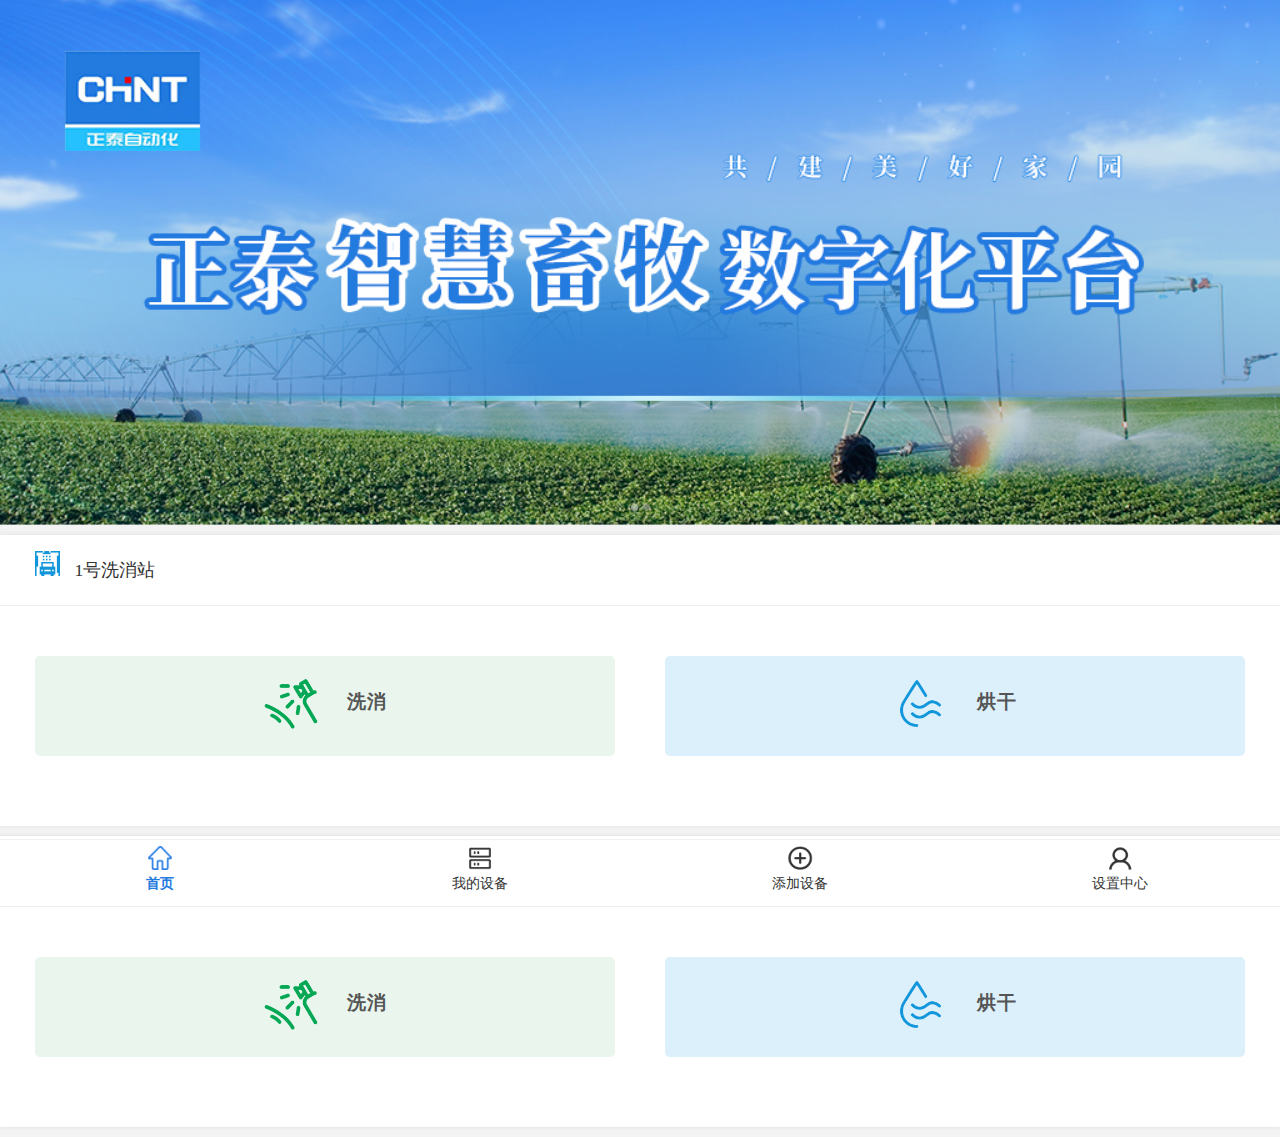
==== index.html @ 849fbb97 "first" ====
<!DOCTYPE html>
<html>
  <head>
    <meta charset="UTF-8" />
    <meta
      name="viewport"
      content="width=device-width, initial-scale=1, maximum-scale=1"
    />
    <title>首页</title>
    <link rel="stylesheet" href="./css/reset.css" />
    <link rel="stylesheet" href="./css/base.css" />
    <link rel="stylesheet" href="./css/fontello.css" />
    <link rel="stylesheet" href="./libs/swipeslider/swipeslider.css" />
    <link rel="stylesheet" href="./index.css" />
    <script type="text/javascript" src="./libs/jquery.js"></script>
    <script
      type="text/javascript"
      src="./libs/swipeslider/swipeslider.min.js"
    ></script>
    <script type="text/javascript">
      $(window).load(function () {
        $('#full_feature').swipeslider();
      });
    </script>
  </head>

  <body>
    <!-- <header class="topbox">
			<h1>正泰智慧畜牧数字化平台</h1>
		</header> -->
    <section class="bannerbg">
      <figure id="full_feature" class="swipslider">
        <div class="sw-slides">
          <a class="sw-slide" href="#">
            <img src="./images/banner/3.jpg" />
          </a>
          <a class="sw-slide" href="#">
            <img src="./images/banner/2.jpg" />
          </a>
        </div>
      </figure>
    </section>
    <article class="sitebg">
      <div class="section">
        <div class="tt">
          <img class="washcar" src="./images/washcar.png" />
          <span class="ttlabel">1号洗消站</span>
        </div>
      </div>
      <article class="itembg">
        <section class="item">
          <a href="./pages/wash/wash.html">
            <img src="./images/item_2.png" />
            <h1>洗消</h1>
          </a>
        </section>
        <section class="item">
          <a href="./pages/drying/drying.html">
            <img src="./images/item_1.png" />
            <h1>烘干</h1>
          </a>
        </section>
      </article>
      <div class="clear"></div>
    </article>
    <article class="sitebg">
      <div class="section">
        <div class="tt">
          <img class="washcar" src="./images/washcar.png" />
          <span class="ttlabel">2号洗消站</span>
        </div>
      </div>
      <article class="itembg">
        <section class="item">
          <a href="./pages/wash/wash.html">
            <img src="./images/item_2.png" />
            <h1>洗消</h1>
          </a>
        </section>
        <section class="item">
          <a href="./pages/drying/drying.html">
            <img src="./images/item_1.png" />
            <h1>烘干</h1>
          </a>
        </section>
      </article>
      <div class="clear"></div>
    </article>

    <footer class="bottombg">
      <ul class="navbar w4">
        <li>
          <a href="#" class="active"
            ><img src="./images/icon_1_1.png" /><em>首页</em></a
          >
        </li>
        <li>
          <a href="./pages/myEquipment/myEquipment.html"
            ><img src="./images/icon_5.png" /><em>我的设备</em>
          </a>
        </li>
        <li>
          <a href="./pages/myEquipment/myEquipment.html"
            ><img src="./images/icon_2.png" /><em>添加设备</em>
          </a>
        </li>
        <li>
          <a href="./pages/login/login.html"
            ><img src="./images/icon_3.png" /><em>设置中心</em></a
          >
        </li>
      </ul>
    </footer>
  </body>
</html>
---- css/base.css ----
@media (min-width:0px){
    html{font-size:12px;}
}
@media (min-width: 320px){
    html{font-size:12px;}
}
@media (min-width: 340px){
    html{font-size:13px;}
}
@media (min-width: 360px){
    html{font-size:14px;}
}
@media (min-width: 380px){
    html{font-size:15px;}
}
@media (min-width: 400px){
    html{font-size:15px;}
}
@media (min-width: 420px){
    html{font-size:16px;}
}

@font-face {
  font-family: 'siyuan';   /*字体名称*/
  src: url('../font/siyuansongti-SC-Bold.otf');       /*字体源文件*/
  font-weight: bold;
}
input::-webkit-input-placeholder {
    color: #a3a3a3;
  }
  input::-moz-input-placeholder {
    color: #a3a3a3;
  }
  input::-ms-input-placeholder {
    color: #a3a3a3;
  }
textarea::-webkit-input-placeholder {
    color: #a3a3a3;
  }
textarea::-moz-input-placeholder {
    color: #a3a3a3;
  }
textarea::-ms-input-placeholder {
    color: #a3a3a3;
  }

/*loading*/
.loadingbg{width: 150px;height: 15px;position: fixed; z-index: 100000; top:50%; transform: translateY(-50%); left: 50%; margin-left: -60px;}
.loading{
            width: 150px;
            height: 15px;
            margin: 0 auto;
            
        }
        .loading span{
            display: inline-block;
            width: 15px;
            height: 100%;
            margin-right: 5px;
            border-radius: 50%;
            background: powderblue;
            -webkit-animation: load 1.04s ease infinite;
        }
        .loading span:last-child{
            margin-right: 0px; 
        }
        @-webkit-keyframes load{
            0%{
                opacity: 1;
                -webkit-transform: scale(1.3);
            }
            100%{
                opacity: 0.2;
                -webkit-transform: scale(.3);
            }
        }
        .loading span:nth-child(1){
            -webkit-animation-delay:0.13s;
        }
        .loading span:nth-child(2){
            -webkit-animation-delay:0.26s;
        }
        .loading span:nth-child(3){
            -webkit-animation-delay:0.39s;
        }
        .loading span:nth-child(4){
            -webkit-animation-delay:0.52s;
        }
        .loading span:nth-child(5){
            -webkit-animation-delay:0.65s;
        }

body{background: #f3f3f3; color: #333;}


/*底部导航*/
.bottombg{display:block;width: 100%; position:fixed; bottom: 0; left: 0;z-index: 1000;background:#fff;border-top: 1px solid #f0f0f0; }
.navbar{width: 100%; position: relative; margin: 0 auto; justify-content: space-between; display: flex; text-align: center;align-items: center; height: 60px; font-size: 14px;}
.navbar li{ text-align: center; width: 20%;}
.navbar li a{display: block;width: 100%; color: #333;}
.navbar li a span{display: block;margin-top: 2px;font-size: 130%;}
.navbar li a em{line-height: 22px; font-style: normal;display: block;}
.navbar li a img{height: 24px;width: auto;}
.active{color:#237bdf !important;font-weight: bold;}

/*头部导航*/
.topbox{position:relative;width: 100%; height: 50px; background: #237bdf; color: #fff; padding: 0 50px; line-height: 50px;display: block; margin-bottom: 1px; box-shadow: 0 1px 1px #ccc;}
.topbox h1{ width: 100%; text-align: center; font-size: 100%;position:relative;display: block;}
.topbox .goback{width: 0px; position: absolute; left: 5px ;}
.goback a{color: #fff; font-size: 140%;}
.topright{position: absolute; right: 10px;top: 0; color: #fff; font-size: 80% !important;border-radius: 3px;border:1px solid #fff; height: 24px; line-height: 24px; padding: 0 5px; margin-top: 13px;}
.logoRight{ position: absolute; right: 10px;top: 10px;height: 30px;width: auto;}
.logoRight img{height: 100%;}

/*表单*/
input[type='text'],input[type='email'],select,textarea,.stxt{ border:1px solid #C8C8C8; width:100%; padding:5px;background:transparent; color:#777; font-size:14px; height:38px;line-height: 38px;border-radius: 5px; font-family: "microsoft yahei";}
select{padding-left: 0px;}
.stxts{ min-height:68px;font-family: "microsoft yahei";}
.red:before{ content:'*'; color:red; font-weight:bold; margin-left:5px; vertical-align:middle; line-height:14px;}
input[type='text']:focus,input[type='email']:focus,textarea:focus,.stxt:focus,.stxts:focus{border:1px solid #237bdf}
input[type="radio"]{vertical-align: middle;}
.btn{ width:100%; text-align:center; margin: 25px 0; position: relative;display: block;}
.btn a{border-radius:30px;padding:13px 40px; min-width: 160px; margin-top: 10px;}
.btn .next{ background:#237bdf; color:#fff; }
.btn .prev{ background:#fff; color:#237bdf; border:1px solid #237bdf;}
.btn .next:hover{background: linear-gradient(359deg, #237bdf, #28c1fa);}
/*状态*/
.state{line-height:30px; width:100%;display:block;background: rgba(255,255,255,.8); position:relative; margin: 0 auto;}
.state li{width:20%; display:inline-block; text-align:center;height:35px; float:left; line-height:35px;}
.state li a{font-size:90%; text-align:center;color:#444;display:inline; height:100%; padding-bottom: 5px;}
.state li a.statehover,.state li a:hover,.state li a:focus{color:#017E44 !important;border-bottom:2px solid #017E44 !important;}


/*checkbox*/
.regular-checkbox {
	opacity: 0;
}
.regular-checkbox + .cklabel {
	background-color: #fafafa;
	border: 1px solid #cacece;
	box-shadow: 0 1px 2px rgba(0,0,0,0.05), inset 0px -15px 10px -12px rgba(0,0,0,0.05);
	padding: 8px;
	border-radius: 3px;
	display: inline-block;
	position: relative;
	margin-right:5px; vertical-align:middle;
	margin-bottom: 4px;
}

.regular-checkbox + .cklabel:active, .regular-checkbox:checked + label:active {
	box-shadow: 0 1px 2px rgba(0,0,0,0.05), inset 0px 1px 3px rgba(0,0,0,0.1);
}

.regular-checkbox:checked + .cklabel {
	background-color: #e9ecee;
	border: 1px solid #adb8c0;
	box-shadow: 0 1px 2px rgba(0,0,0,0.05), inset 0px -15px 10px -12px rgba(0,0,0,0.05), inset 15px 10px -12px rgba(255,255,255,0.1);
	color: #99a1a7;
}

.regular-checkbox:checked + .cklabel:after {
	content: '\2714';
	font-size: 14px;
	position: absolute;
	top:-2px;
	left: 3px;
	color: #017E44;
}


.grey{background: grey !important; color: #fff;}
.bgreen{background:#017E44 !important; }
.byellow{background:#EFD70B !important; }
.flex{width:100%;position: relative; margin:0px auto;justify-content:center; display: flex; text-align: center;align-items:center;}
.flex1{width:100%;position: relative; margin: 10px auto;justify-content:space-around; display: flex; text-align: center;align-items:center;}
.section{width: 100%; position: relative; margin: 0 auto 7px;background: #fff;}

.imgbox{
            float: left;
            text-align: center;
            vertical-align: middle;
            position: relative;
            width: 50%;
            /* min-height: 50px; */
            overflow: hidden;
            background: #fff;
            position: relative;
            border: 1px dashed #ccc;
            border-radius: 5px;
        }
.imgbox:first-child{margin-right: 1%;}
.cjzm{height: 100%;}
        .imgnum{
            left: 0px;
            top: 0px;
            margin: 0px;
            padding: 0px;
            position: relative;
            width: 100%;
            height: 100%;
            padding: 2px;
            max-height: 300px;
            min-height: 100px;
        }
		.imgnum p{ font-size: 300%; color: #ccc;top: 25px;}
        .imgnum input{
            position: absolute;
            width: 100%;
            height: 100%;
            opacity: 0;
            top: 0;
            left: 0;
            z-index: 1;
        }
        .close{
            color: #efd70b;
            position: absolute;
            right: 0px;
            top: 0px;
            display: none;
            z-index: 2;
        }

.w2 li{width: 50%;}
.w3 li{width: 33.3%;}
.w4 li{width: 25%;}
.w5 li{width: 20%;}
.w6 li{width: 16.6%;}
---- css/fontello.css ----
@font-face {
  font-family: 'fontello';
  src: url('../font/fontello.eot?4867591');
  src: url('../font/fontello.eot?4867591#iefix') format('embedded-opentype'),
       url('../font/fontello.woff2?4867591') format('woff2'),
       url('../font/fontello.woff?4867591') format('woff'),
       url('../font/fontello.ttf?4867591') format('truetype'),
       url('../font/fontello.svg?4867591#fontello') format('svg');
  font-weight: normal;
  font-style: normal;
}

/* Chrome hack: SVG is rendered more smooth in Windozze. 100% magic, uncomment if you need it. */
/* Note, that will break hinting! In other OS-es font will be not as sharp as it could be */
/*
@media screen and (-webkit-min-device-pixel-ratio:0) {
  @font-face {
    font-family: 'fontello';
    src: url('../font/fontello.svg?4867591#fontello') format('svg');
  }
}
*/
 
 [class^="icon-"]:before, [class*=" icon-"]:before {
  font-family: "fontello";
  font-style: normal;
  font-weight: normal;
  speak: none;
 
  display: inline-block;
  text-decoration: inherit;
  width: 1em;
  margin-right: .2em;
  text-align: center;
  /* opacity: .8; */
 
  /* For safety - reset parent styles, that can break glyph codes*/
  font-variant: normal;
  text-transform: none;
 
  /* fix buttons height, for twitter bootstrap */
  line-height: 1em;
 
  /* Animation center compensation - margins should be symmetric */
  /* remove if not needed */
  margin-left: .2em;
 
  /* you can be more comfortable with increased icons size */
  /* font-size: 120%; */
 
  /* Font smoothing. That was taken from TWBS */
  -webkit-font-smoothing: antialiased;
  -moz-osx-font-smoothing: grayscale;
 
  /* Uncomment for 3D effect */
  /* text-shadow: 1px 1px 1px rgba(127, 127, 127, 0.3); */
}
 
.icon-music:before { content: '\e800'; } /* '' */
.icon-search:before { content: '\e801'; } /* '' */
.icon-mail:before { content: '\e802'; } /* '' */
.icon-heart:before { content: '\e803'; } /* '' */
.icon-star:before { content: '\e804'; } /* '' */
.icon-user:before { content: '\e805'; } /* '' */
.icon-videocam:before { content: '\e806'; } /* '' */
.icon-camera:before { content: '\e807'; } /* '' */
.icon-photo:before { content: '\e808'; } /* '' */
.icon-attach:before { content: '\e809'; } /* '' */
.icon-lock:before { content: '\e80a'; } /* '' */
.icon-eye:before { content: '\e80b'; } /* '' */
.icon-tag:before { content: '\e80c'; } /* '' */
.icon-thumbs-up:before { content: '\e80d'; } /* '' */
.icon-pencil:before { content: '\e80e'; } /* '' */
.icon-comment:before { content: '\e80f'; } /* '' */
.icon-location:before { content: '\e810'; } /* '' */
.icon-cup:before { content: '\e811'; } /* '' */
.icon-trash:before { content: '\e812'; } /* '' */
.icon-doc:before { content: '\e813'; } /* '' */
.icon-key:before { content: '\e814'; } /* '' */
.icon-database:before { content: '\e815'; } /* '' */
.icon-megaphone:before { content: '\e816'; } /* '' */
.icon-graduation-cap:before { content: '\e817'; } /* '' */
.icon-fire:before { content: '\e818'; } /* '' */
.icon-paper-plane:before { content: '\e819'; } /* '' */
.icon-cloud:before { content: '\e81a'; } /* '' */
.icon-globe:before { content: '\e81b'; } /* '' */
.icon-inbox:before { content: '\e81c'; } /* '' */
.icon-cd:before { content: '\e81d'; } /* '' */
.icon-mobile:before { content: '\e81e'; } /* '' */
.icon-desktop:before { content: '\e81f'; } /* '' */
.icon-tv:before { content: '\e820'; } /* '' */
.icon-lightbulb:before { content: '\e821'; } /* '' */
.icon-clock:before { content: '\e822'; } /* '' */
.icon-sound:before { content: '\e823'; } /* '' */
.icon-calendar:before { content: '\e824'; } /* '' */
.icon-params:before { content: '\e825'; } /* '' */
.icon-cog:before { content: '\e826'; } /* '' */
.icon-note:before { content: '\e827'; } /* '' */
.icon-beaker:before { content: '\e828'; } /* '' */
.icon-truck:before { content: '\e829'; } /* '' */
.icon-money:before { content: '\e82a'; } /* '' */
.icon-food:before { content: '\e82b'; } /* '' */
.icon-shop:before { content: '\e82c'; } /* '' */
.icon-diamond:before { content: '\e82d'; } /* '' */
.icon-t-shirt:before { content: '\e82e'; } /* '' */
.icon-wallet:before { content: '\e82f'; } /* '' */
.icon-search-1:before { content: '\e830'; } /* '' */
.icon-mail-1:before { content: '\e831'; } /* '' */
.icon-heart-1:before { content: '\e832'; } /* '' */
.icon-heart-empty:before { content: '\e833'; } /* '' */
.icon-star-1:before { content: '\e834'; } /* '' */
.icon-ok:before { content: '\e835'; } /* '' */
.icon-ok-circle:before { content: '\e836'; } /* '' */
.icon-cancel:before { content: '\e837'; } /* '' */
.icon-cancel-circle:before { content: '\e838'; } /* '' */
.icon-plus-circle:before { content: '\e839'; } /* '' */
.icon-minus-circle:before { content: '\e83a'; } /* '' */
.icon-attach-1:before { content: '\e83b'; } /* '' */
.icon-link:before { content: '\e83c'; } /* '' */
.icon-lock-open:before { content: '\e83d'; } /* '' */
.icon-lock-1:before { content: '\e83e'; } /* '' */
.icon-logout:before { content: '\e83f'; } /* '' */
.icon-chat:before { content: '\e840'; } /* '' */
.icon-comment-1:before { content: '\e841'; } /* '' */
.icon-location-1:before { content: '\e842'; } /* '' */
.icon-doc-1:before { content: '\e843'; } /* '' */
.icon-cog-1:before { content: '\e844'; } /* '' */
.icon-down-dir:before { content: '\e845'; } /* '' */
.icon-down-micro:before { content: '\e846'; } /* '' */
.icon-right-dir:before { content: '\e847'; } /* '' */
.icon-up-micro:before { content: '\e848'; } /* '' */
.icon-accessibility:before { content: '\e849'; } /* '' */
.icon-blind:before { content: '\e84a'; } /* '' */
.icon-barcode:before { content: '\e84b'; } /* '' */
.icon-qrcode:before { content: '\e84c'; } /* '' */
.icon-briefcase:before { content: '\e84d'; } /* '' */
.icon-road:before { content: '\e84e'; } /* '' */
.icon-book:before { content: '\e84f'; } /* '' */
.icon-check:before { content: '\e850'; } /* '' */
.icon-gift:before { content: '\e851'; } /* '' */
.icon-fire-1:before { content: '\e852'; } /* '' */
.icon-pencil-1:before { content: '\e853'; } /* '' */
.icon-edit:before { content: '\e854'; } /* '' */
.icon-edit-alt:before { content: '\e855'; } /* '' */
.icon-print:before { content: '\e856'; } /* '' */
.icon-quote:before { content: '\e857'; } /* '' */
.icon-location-2:before { content: '\e858'; } /* '' */
.icon-ok-circled:before { content: '\e859'; } /* '' */
.icon-ok-circled2:before { content: '\e85a'; } /* '' */
.icon-tags:before { content: '\e85b'; } /* '' */
.icon-cart:before { content: '\e85c'; } /* '' */
.icon-print-1:before { content: '\e85d'; } /* '' */
.icon-angellist:before { content: '\e85e'; } /* '' */
.icon-weibo:before { content: '\e85f'; } /* '' */
.icon-calendar-1:before { content: '\e860'; } /* '' */
.icon-dribbble:before { content: '\e861'; } /* '' */
.icon-plancast:before { content: '\e862'; } /* '' */
.icon-king:before { content: '\e863'; } /* '' */
.icon-male:before { content: '\e864'; } /* '' */
.icon-female:before { content: '\e865'; } /* '' */
.icon-flash:before { content: '\e866'; } /* '' */
.icon-up-bold:before { content: '\e867'; } /* '' */
.icon-right-bold:before { content: '\e868'; } /* '' */
.icon-left-bold:before { content: '\e869'; } /* '' */
.icon-down-bold:before { content: '\e86a'; } /* '' */
.icon-up:before { content: '\e86b'; } /* '' */
.icon-right:before { content: '\e86c'; } /* '' */
.icon-left:before { content: '\e86d'; } /* '' */
.icon-down:before { content: '\e86e'; } /* '' */
.icon-cog-2:before { content: '\e86f'; } /* '' */
.icon-attention-alt:before { content: '\e870'; } /* '' */
.icon-attention:before { content: '\e871'; } /* '' */
.icon-pencil-2:before { content: '\e872'; } /* '' */
.icon-help-circled-alt:before { content: '\e873'; } /* '' */
.icon-help-circled:before { content: '\e874'; } /* '' */
.icon-cancel-1:before { content: '\e875'; } /* '' */
.icon-ok-1:before { content: '\e876'; } /* '' */
.icon-plus:before { content: '\e877'; } /* '' */
.icon-home:before { content: '\e878'; } /* '' */
.icon-star-empty:before { content: '\e879'; } /* '' */
.icon-star-2:before { content: '\e87a'; } /* '' */
.icon-mail-2:before { content: '\e87b'; } /* '' */
.icon-heart-2:before { content: '\e87c'; } /* '' */
.icon-basket:before { content: '\e87d'; } /* '' */
.icon-bullhorn:before { content: '\e87e'; } /* '' */
.icon-clock-1:before { content: '\e87f'; } /* '' */
.icon-clock-alt:before { content: '\e880'; } /* '' */
.icon-popup:before { content: '\e881'; } /* '' */
.icon-tablet:before { content: '\e882'; } /* '' */
.icon-book-1:before { content: '\e883'; } /* '' */
.icon-easel:before { content: '\e884'; } /* '' */
.icon-globe-2:before { content: '\e885'; } /* '' */
.icon-chart:before { content: '\e886'; } /* '' */
.icon-chart-bar:before { content: '\e887'; } /* '' */
.icon-chart-pie:before { content: '\e888'; } /* '' */
.icon-dollar:before { content: '\e889'; } /* '' */
.icon-article-alt:before { content: '\e88a'; } /* '' */
.icon-doc-3:before { content: '\e88b'; } /* '' */
.icon-trash-2:before { content: '\e88c'; } /* '' */
.icon-pencil-3:before { content: '\e88d'; } /* '' */
.icon-download-1:before { content: '\e88e'; } /* '' */
.icon-thumbs-down:before { content: '\e88f'; } /* '' */
.icon-thumbs-up-1:before { content: '\e890'; } /* '' */
.icon-edit-1:before { content: '\e891'; } /* '' */
.icon-chat-1:before { content: '\e892'; } /* '' */
.icon-print-2:before { content: '\e893'; } /* '' */
.icon-bell-1:before { content: '\e894'; } /* '' */
.icon-location-4:before { content: '\e895'; } /* '' */
.icon-moon:before { content: '\e896'; } /* '' */
.icon-flash-1:before { content: '\e897'; } /* '' */
.icon-rain:before { content: '\e898'; } /* '' */
.icon-cloud-1:before { content: '\e899'; } /* '' */
.icon-sun-inv:before { content: '\e89a'; } /* '' */
.icon-sun:before { content: '\e89b'; } /* '' */
.icon-umbrella:before { content: '\e89c'; } /* '' */
.icon-moon-inv:before { content: '\e89d'; } /* '' */
.icon-chart-pie-1:before { content: '\e89e'; } /* '' */
.icon-chart-pie-alt:before { content: '\e89f'; } /* '' */
.icon-key-1:before { content: '\e8a0'; } /* '' */
.icon-key-inv:before { content: '\e8a1'; } /* '' */
.icon-award:before { content: '\e8a2'; } /* '' */
.icon-award-empty:before { content: '\e8a3'; } /* '' */
.icon-calendar-2:before { content: '\e8a4'; } /* '' */
.icon-calendar-inv:before { content: '\e8a5'; } /* '' */
.icon-headphones:before { content: '\e8a6'; } /* '' */
.icon-book-open:before { content: '\e8a7'; } /* '' */
.icon-wrench:before { content: '\e8a8'; } /* '' */
.icon-share:before { content: '\e8a9'; } /* '' */
.icon-location-inv:before { content: '\e8aa'; } /* '' */
.icon-location-5:before { content: '\e8ab'; } /* '' */
.icon-location-alt:before { content: '\e8ac'; } /* '' */
.icon-trash-empty:before { content: '\e8ad'; } /* '' */
.icon-doc-4:before { content: '\e8ae'; } /* '' */
.icon-trash-3:before { content: '\e8af'; } /* '' */
.icon-doc-inv:before { content: '\e8b0'; } /* '' */
.icon-doc-alt:before { content: '\e8b1'; } /* '' */
.icon-doc-inv-alt:before { content: '\e8b2'; } /* '' */
.icon-pencil-neg:before { content: '\e8b3'; } /* '' */
.icon-pencil-4:before { content: '\e8b4'; } /* '' */
.icon-upload-cloud-1:before { content: '\e8b5'; } /* '' */
.icon-download-cloud-1:before { content: '\e8b6'; } /* '' */
.icon-tag-empty:before { content: '\e8b7'; } /* '' */
.icon-tag-1:before { content: '\e8b8'; } /* '' */
.icon-lock-open-empty:before { content: '\e8b9'; } /* '' */
.icon-lock-empty:before { content: '\e8ba'; } /* '' */
.icon-lock-open-2:before { content: '\e8bb'; } /* '' */
.icon-lock-3:before { content: '\e8bc'; } /* '' */
.icon-home-1:before { content: '\e8bd'; } /* '' */
.icon-user-2:before { content: '\e8be'; } /* '' */
.icon-picture:before { content: '\e8bf'; } /* '' */
.icon-sort-alphabet:before { content: '\e8c0'; } /* '' */
.icon-sort-numeric:before { content: '\e8c1'; } /* '' */
.icon-check-1:before { content: '\e8c2'; } /* '' */
.icon-check-outline:before { content: '\e8c3'; } /* '' */
.icon-power:before { content: '\e8c4'; } /* '' */
.icon-power-outline:before { content: '\e8c5'; } /* '' */
.icon-database-1:before { content: '\e8c6'; } /* '' */
.icon-clipboard:before { content: '\e8c7'; } /* '' */
.icon-calculator:before { content: '\e8c8'; } /* '' */
.icon-tree:before { content: '\e8c9'; } /* '' */
.icon-puzzle-outline:before { content: '\e8ca'; } /* '' */
.icon-credit-card:before { content: '\e8cb'; } /* '' */
.icon-chart-pie-2:before { content: '\e8cc'; } /* '' */
.icon-chart-pie-outline:before { content: '\e8cd'; } /* '' */
.icon-chart-bar-outline:before { content: '\e8ce'; } /* '' */
.icon-chart-bar-1:before { content: '\e8cf'; } /* '' */
.icon-chart-alt-outline:before { content: '\e8d0'; } /* '' */
.icon-chart-alt:before { content: '\e8d1'; } /* '' */
.icon-chart-1:before { content: '\e8d2'; } /* '' */
.icon-chart-outline:before { content: '\e8d3'; } /* '' */
.icon-temperatire:before { content: '\e8d4'; } /* '' */
.icon-gift-1:before { content: '\e8d5'; } /* '' */
.icon-mobile-1:before { content: '\e8d6'; } /* '' */
.icon-laptop:before { content: '\e8d7'; } /* '' */
.icon-desktop-1:before { content: '\e8d8'; } /* '' */
.icon-wrench-outline:before { content: '\e8d9'; } /* '' */
.icon-wrench-1:before { content: '\e8da'; } /* '' */
.icon-basket-1:before { content: '\e8db'; } /* '' */
.icon-calendar-outlilne:before { content: '\e8dc'; } /* '' */
.icon-calendar-3:before { content: '\e8dd'; } /* '' */
.icon-cog-outline:before { content: '\e8de'; } /* '' */
.icon-trash-4:before { content: '\e8df'; } /* '' */
.icon-doc-5:before { content: '\e8e0'; } /* '' */
.icon-doc-text:before { content: '\e8e1'; } /* '' */
.icon-phone:before { content: '\e8e2'; } /* '' */
.icon-phone-outline:before { content: '\e8e3'; } /* '' */
.icon-lightbulb-1:before { content: '\e8e4'; } /* '' */
.icon-folder-delete:before { content: '\e8e5'; } /* '' */
.icon-folder-add:before { content: '\e8e6'; } /* '' */
.icon-archive:before { content: '\e8e7'; } /* '' */
.icon-box:before { content: '\e8e8'; } /* '' */
.icon-folder:before { content: '\e8e9'; } /* '' */
.icon-news:before { content: '\e8ea'; } /* '' */
.icon-doc-remove:before { content: '\e8eb'; } /* '' */
.icon-doc-add:before { content: '\e8ec'; } /* '' */
.icon-compass:before { content: '\e8ed'; } /* '' */
.icon-direction:before { content: '\e8ee'; } /* '' */
.icon-direction-outline:before { content: '\e8ef'; } /* '' */
.icon-map:before { content: '\e8f0'; } /* '' */
.icon-location-6:before { content: '\e8f1'; } /* '' */
.icon-location-outline:before { content: '\e8f2'; } /* '' */
.icon-address:before { content: '\e8f3'; } /* '' */
.icon-vcard:before { content: '\e8f4'; } /* '' */
.icon-contacts:before { content: '\e8f5'; } /* '' */
.icon-warning:before { content: '\e8f6'; } /* '' */
.icon-warning-empty:before { content: '\e8f7'; } /* '' */
.icon-attention-filled:before { content: '\e8f8'; } /* '' */
.icon-attention-1:before { content: '\e8f9'; } /* '' */
.icon-bell-2:before { content: '\e8fa'; } /* '' */
.icon-chat-alt:before { content: '\e8fb'; } /* '' */
.icon-chat-2:before { content: '\e8fc'; } /* '' */
.icon-comment-2:before { content: '\e8fd'; } /* '' */
.icon-print-3:before { content: '\e8fe'; } /* '' */
.icon-edit-2:before { content: '\e8ff'; } /* '' */
.icon-feather:before { content: '\e900'; } /* '' */
.icon-pen:before { content: '\e901'; } /* '' */
.icon-pencil-5:before { content: '\e902'; } /* '' */
.icon-upload-cloud-2:before { content: '\e903'; } /* '' */
.icon-upload-cloud-outline:before { content: '\e904'; } /* '' */
.icon-upload-1:before { content: '\e905'; } /* '' */
.icon-upload-outline:before { content: '\e906'; } /* '' */
.icon-download-2:before { content: '\e907'; } /* '' */
.icon-download-outline:before { content: '\e908'; } /* '' */
.icon-thumbs-down-1:before { content: '\e909'; } /* '' */
.icon-thumbs-up-2:before { content: '\e90a'; } /* '' */
.icon-home-outline:before { content: '\e90b'; } /* '' */
.icon-ok-outline:before { content: '\e90c'; } /* '' */
.icon-ok-2:before { content: '\e90d'; } /* '' */
.icon-cancel-outline:before { content: '\e90e'; } /* '' */
.icon-cancel-2:before { content: '\e90f'; } /* '' */
.icon-minus:before { content: '\e910'; } /* '' */
.icon-divide:before { content: '\e911'; } /* '' */
.icon-eq:before { content: '\e912'; } /* '' */
.icon-plus-1:before { content: '\e913'; } /* '' */
.icon-credit-card-1:before { content: '\e914'; } /* '' */
.icon-water:before { content: '\e915'; } /* '' */
.icon-droplet:before { content: '\e916'; } /* '' */
.icon-air:before { content: '\e917'; } /* '' */
.icon-flow-tree:before { content: '\e918'; } /* '' */
.icon-up-open-big:before { content: '\e919'; } /* '' */
.icon-right-open-big:before { content: '\e91a'; } /* '' */
.icon-left-open-big:before { content: '\e91b'; } /* '' */
.icon-down-open-big:before { content: '\e91c'; } /* '' */
.icon-window:before { content: '\e91d'; } /* '' */
.icon-publish:before { content: '\e91e'; } /* '' */
.icon-clock-2:before { content: '\e91f'; } /* '' */
.icon-book-2:before { content: '\e920'; } /* '' */
.icon-book-open-1:before { content: '\e921'; } /* '' */
.icon-newspaper-1:before { content: '\e922'; } /* '' */
.icon-doc-text-inv:before { content: '\e923'; } /* '' */
.icon-doc-text-1:before { content: '\e924'; } /* '' */
.icon-doc-landscape:before { content: '\e925'; } /* '' */
.icon-docs:before { content: '\e926'; } /* '' */
.icon-keyboard:before { content: '\e927'; } /* '' */
.icon-cancel-3:before { content: '\e928'; } /* '' */
.icon-check-2:before { content: '\e929'; } /* '' */
.icon-user-3:before { content: '\e92a'; } /* '' */
.icon-home-2:before { content: '\e92b'; } /* '' */
.icon-link-2:before { content: '\e92c'; } /* '' */
.icon-attach-3:before { content: '\e92d'; } /* '' */
.icon-lock-4:before { content: '\e92e'; } /* '' */
.icon-lock-open-3:before { content: '\e92f'; } /* '' */
.icon-map-1:before { content: '\e930'; } /* '' */
.icon-location-7:before { content: '\e931'; } /* '' */
.icon-truck-1:before { content: '\e932'; } /* '' */
.icon-key-2:before { content: '\e933'; } /* '' */
.icon-megaphone-1:before { content: '\e934'; } /* '' */
.icon-floppy:before { content: '\e935'; } /* '' */
.icon-credit-card-2:before { content: '\e936'; } /* '' */
.icon-gift-2:before { content: '\e937'; } /* '' */
.icon-chart-bar-2:before { content: '\e938'; } /* '' */
.icon-book-3:before { content: '\e939'; } /* '' */
.icon-scissors:before { content: '\e93a'; } /* '' */
.icon-briefcase-1:before { content: '\e93b'; } /* '' */
.icon-list-alt:before { content: '\e93c'; } /* '' */
.icon-qrcode-1:before { content: '\e93d'; } /* '' */
.icon-barcode-1:before { content: '\e93e'; } /* '' */
.icon-inbox-2:before { content: '\e93f'; } /* '' */
.icon-globe-3:before { content: '\e940'; } /* '' */
.icon-trash-empty-1:before { content: '\e941'; } /* '' */
.icon-folder-open-1:before { content: '\e942'; } /* '' */
.icon-phone-1:before { content: '\e943'; } /* '' */
.icon-doc-6:before { content: '\e944'; } /* '' */
.icon-calendar-4:before { content: '\e945'; } /* '' */
.icon-basket-2:before { content: '\e946'; } /* '' */
.icon-chat-3:before { content: '\e947'; } /* '' */
.icon-pencil-6:before { content: '\e948'; } /* '' */
.icon-edit-3:before { content: '\e949'; } /* '' */
.icon-print-4:before { content: '\e94a'; } /* '' */
.icon-location-8:before { content: '\e94b'; } /* '' */
.icon-home-3:before { content: '\e94c'; } /* '' */
.icon-link-3:before { content: '\e94d'; } /* '' */
.icon-tags-1:before { content: '\e94e'; } /* '' */
.icon-emo-happy:before { content: '\e94f'; } /* '' */
.icon-emo-wink:before { content: '\e950'; } /* '' */
.icon-emo-wink2:before { content: '\e951'; } /* '' */
.icon-emo-unhappy:before { content: '\e952'; } /* '' */
.icon-emo-sleep:before { content: '\e953'; } /* '' */
.icon-emo-thumbsup:before { content: '\e954'; } /* '' */
.icon-crown:before { content: '\e955'; } /* '' */
.icon-crown-plus:before { content: '\e956'; } /* '' */
.icon-crown-minus:before { content: '\e957'; } /* '' */
.icon-down-open:before { content: '\f004'; } /* '' */
.icon-up-open:before { content: '\f005'; } /* '' */
.icon-right-open:before { content: '\f006'; } /* '' */
.icon-left-open:before { content: '\f007'; } /* '' */
.icon-menu:before { content: '\f008'; } /* '' */
.icon-th-list:before { content: '\f009'; } /* '' */
.icon-th-thumb:before { content: '\f00a'; } /* '' */
.icon-th-thumb-empty:before { content: '\f00b'; } /* '' */
.icon-upload-cloud:before { content: '\f014'; } /* '' */
.icon-download-cloud:before { content: '\f015'; } /* '' */
.icon-globe-1:before { content: '\f018'; } /* '' */
.icon-globe-inv:before { content: '\f019'; } /* '' */
.icon-star-half:before { content: '\f022'; } /* '' */
.icon-star-half_empty:before { content: '\f024'; } /* '' */
.icon-heart-broken:before { content: '\f028'; } /* '' */
.icon-reply:before { content: '\f02a'; } /* '' */
.icon-retweet:before { content: '\f02b'; } /* '' */
.icon-login:before { content: '\f02c'; } /* '' */
.icon-logout-1:before { content: '\f02d'; } /* '' */
.icon-download:before { content: '\f02e'; } /* '' */
.icon-upload:before { content: '\f02f'; } /* '' */
.icon-location-3:before { content: '\f031'; } /* '' */
.icon-bell:before { content: '\f03f'; } /* '' */
.icon-doc-2:before { content: '\f04a'; } /* '' */
.icon-user-1:before { content: '\f061'; } /* '' */
.icon-folder-open:before { content: '\f068'; } /* '' */
.icon-folder-empty:before { content: '\f069'; } /* '' */
.icon-attach-2:before { content: '\f06a'; } /* '' */
.icon-ok-circled-1:before { content: '\f06d'; } /* '' */
.icon-cancel-circled:before { content: '\f06e'; } /* '' */
.icon-inbox-1:before { content: '\f070'; } /* '' */
.icon-lock-open-alt:before { content: '\f075'; } /* '' */
.icon-link-1:before { content: '\f07b'; } /* '' */
.icon-export:before { content: '\f081'; } /* '' */
.icon-eye-1:before { content: '\f082'; } /* '' */
.icon-trash-1:before { content: '\f083'; } /* '' */
.icon-info-circled:before { content: '\f085'; } /* '' */
.icon-info-circled-alt:before { content: '\f086'; } /* '' */
.icon-bookmark-empty:before { content: '\f097'; } /* '' */
.icon-phone-squared:before { content: '\f098'; } /* '' */
.icon-hdd:before { content: '\f0a0'; } /* '' */
.icon-certificate:before { content: '\f0a3'; } /* '' */
.icon-docs-1:before { content: '\f0c5'; } /* '' */
.icon-table:before { content: '\f0ce'; } /* '' */
.icon-chat-empty:before { content: '\f0e6'; } /* '' */
.icon-sitemap:before { content: '\f0e8'; } /* '' */
.icon-paste:before { content: '\f0ea'; } /* '' */
.icon-user-md:before { content: '\f0f0'; } /* '' */
.icon-stethoscope:before { content: '\f0f1'; } /* '' */
.icon-suitcase:before { content: '\f0f2'; } /* '' */
.icon-doc-text-2:before { content: '\f0f6'; } /* '' */
.icon-building:before { content: '\f0f7'; } /* '' */
.icon-hospital:before { content: '\f0f8'; } /* '' */
.icon-ambulance:before { content: '\f0f9'; } /* '' */
.icon-medkit:before { content: '\f0fa'; } /* '' */
.icon-h-sigh:before { content: '\f0fd'; } /* '' */
.icon-angle-left:before { content: '\f104'; } /* '' */
.icon-angle-right:before { content: '\f105'; } /* '' */
.icon-angle-up:before { content: '\f106'; } /* '' */
.icon-angle-down:before { content: '\f107'; } /* '' */
.icon-desktop-2:before { content: '\f108'; } /* '' */
.icon-laptop-1:before { content: '\f109'; } /* '' */
.icon-tablet-1:before { content: '\f10a'; } /* '' */
.icon-mobile-2:before { content: '\f10b'; } /* '' */
.icon-folder-empty-1:before { content: '\f114'; } /* '' */
.icon-folder-open-empty-1:before { content: '\f115'; } /* '' */
.icon-smile:before { content: '\f118'; } /* '' */
.icon-frown:before { content: '\f119'; } /* '' */
.icon-meh:before { content: '\f11a'; } /* '' */
.icon-keyboard-1:before { content: '\f11c'; } /* '' */
.icon-flag-empty:before { content: '\f11d'; } /* '' */
.icon-fork:before { content: '\f126'; } /* '' */
.icon-puzzle:before { content: '\f12e'; } /* '' */
.icon-calendar-empty:before { content: '\f133'; } /* '' */
.icon-ticket:before { content: '\f145'; } /* '' */
.icon-doc-inv-1:before { content: '\f15b'; } /* '' */
.icon-doc-text-inv-1:before { content: '\f15c'; } /* '' */
.icon-bug:before { content: '\f188'; } /* '' */
.icon-wheelchair:before { content: '\f193'; } /* '' */
.icon-graduation-cap-1:before { content: '\f19d'; } /* '' */
.icon-fax:before { content: '\f1ac'; } /* '' */
.icon-building-filled:before { content: '\f1ad'; } /* '' */
.icon-cube:before { content: '\f1b2'; } /* '' */
.icon-cubes:before { content: '\f1b3'; } /* '' */
.icon-cab:before { content: '\f1b9'; } /* '' */
.icon-taxi:before { content: '\f1ba'; } /* '' */
.icon-database-2:before { content: '\f1c0'; } /* '' */
.icon-file-code:before { content: '\f1c9'; } /* '' */
.icon-paper-plane-1:before { content: '\f1d8'; } /* '' */
.icon-paper-plane-empty:before { content: '\f1d9'; } /* '' */
.icon-newspaper-2:before { content: '\f1ea'; } /* '' */
.icon-calc:before { content: '\f1ec'; } /* '' */
.icon-trash-5:before { content: '\f1f8'; } /* '' */
.icon-eyedropper:before { content: '\f1fb'; } /* '' */
.icon-chart-area:before { content: '\f1fe'; } /* '' */
.icon-chart-pie-3:before { content: '\f200'; } /* '' */
.icon-chart-line:before { content: '\f201'; } /* '' */
.icon-bicycle:before { content: '\f206'; } /* '' */
.icon-bus:before { content: '\f207'; } /* '' */
.icon-cart-plus:before { content: '\f217'; } /* '' */
.icon-cart-arrow-down:before { content: '\f218'; } /* '' */
.icon-diamond-1:before { content: '\f219'; } /* '' */
.icon-motorcycle:before { content: '\f21c'; } /* '' */
.icon-heartbeat:before { content: '\f21e'; } /* '' */
.icon-bed:before { content: '\f236'; } /* '' */
.icon-train:before { content: '\f238'; } /* '' */
.icon-subway:before { content: '\f239'; } /* '' */
.icon-television:before { content: '\f26c'; } /* '' */
.icon-calendar-plus-o:before { content: '\f271'; } /* '' */
.icon-calendar-minus-o:before { content: '\f272'; } /* '' */
.icon-calendar-times-o:before { content: '\f273'; } /* '' */
.icon-calendar-check-o:before { content: '\f274'; } /* '' */
.icon-map-pin:before { content: '\f276'; } /* '' */
.icon-map-signs:before { content: '\f277'; } /* '' */
.icon-map-o:before { content: '\f278'; } /* '' */
.icon-map-2:before { content: '\f279'; } /* '' */
.icon-commenting:before { content: '\f27a'; } /* '' */
.icon-commenting-o:before { content: '\f27b'; } /* '' */
.icon-credit-card-alt:before { content: '\f283'; } /* '' */
.icon-shopping-basket:before { content: '\f291'; } /* '' */
.icon-wpforms:before { content: '\f298'; } /* '' */
.icon-envira:before { content: '\f299'; } /* '' */
.icon-wheelchair-alt:before { content: '\f29b'; } /* '' */
.icon-question-circle-o:before { content: '\f29c'; } /* '' */
.icon-blind-1:before { content: '\f29d'; } /* '' */
.icon-volume-control-phone:before { content: '\f2a0'; } /* '' */
.icon-handshake-o:before { content: '\f2b5'; } /* '' */
.icon-envelope-open:before { content: '\f2b6'; } /* '' */
.icon-envelope-open-o:before { content: '\f2b7'; } /* '' */
.icon-address-book:before { content: '\f2b9'; } /* '' */
.icon-address-book-o:before { content: '\f2ba'; } /* '' */
.icon-address-card:before { content: '\f2bb'; } /* '' */
.icon-address-card-o:before { content: '\f2bc'; } /* '' */
.icon-user-circle:before { content: '\f2bd'; } /* '' */
.icon-user-circle-o:before { content: '\f2be'; } /* '' */
.icon-user-o:before { content: '\f2c0'; } /* '' */
.icon-id-badge:before { content: '\f2c1'; } /* '' */
.icon-id-card:before { content: '\f2c2'; } /* '' */
.icon-id-card-o:before { content: '\f2c3'; } /* '' */
.icon-folder-open-empty:before { content: '\f4c2'; } /* '' */
.icon-newspaper:before { content: '\f4f0'; } /* '' */
.icon-search-2:before { content: '\f50d'; } /* '' */
.icon-lock-alt:before { content: '\f510'; } /* '' */
.icon-lock-2:before { content: '\f512'; } /* '' */
.icon-lock-open-1:before { content: '\f513'; } /* '' */
.icon-spread:before { content: '\f527'; } /* '' */
---- libs/swipeslider/swipeslider.css ----
.swipslider {
  position: relative;
  overflow: hidden;
  display: block;
  padding-top: 41% !important;
  -webkit-user-select: none;
     -moz-user-select: none;
      -ms-user-select: none;
          user-select: none; }
  .swipslider .sw-slides {
    display: block;
    padding: 0;
    list-style: none;
    width: 100%;
    height: 100%;
    white-space: nowrap;
    font-size: 0;
    -webkit-transform: translateX(0);
            transform: translateX(0);
    position: absolute;
    bottom: 0; }
  .swipslider .sw-slide {
    width: 100%;
    height: 100%;
    margin: auto;
    display: inline-block;
    position: relative; }
    .swipslider .sw-slide > img {
      position: absolute;
      top: 50%;
      left: 50%;
      -webkit-transform: translate(-50%, -50%);
              transform: translate(-50%, -50%);
      max-height: 100%;
      max-width: 100%;
      margin-left: auto;
      margin-right: auto;
      -webkit-user-select: none;
         -moz-user-select: none;
          -ms-user-select: none;
              user-select: none; }
    .swipslider .sw-slide .sw-content {
      width: 100%;
      height: 100%;
      margin-left: 0;
      margin-right: 0;
      font-size: 14px; }

.sw-next-prev {
  font-family: "Courier New", Courier, monospace;
  height: 50px;
  width: 50px;
  text-align: center;
  vertical-align: middle;
  position: absolute;
  line-height: 50px;
  font-size: 30px;
  font-weight: bolder;
  color: rgba(160, 160, 160, 0.53);
  top: 50%;
  -webkit-transform: translateY(-50%);
          transform: translateY(-50%);
  background-color: rgba(255, 255, 255, 0);
  border-radius: 50%;
  text-decoration: none;
  transition: all .2s ease-out;
  cursor: pointer;
  -webkit-user-select: none;
     -moz-user-select: none;
      -ms-user-select: none;
          user-select: none; }
  .sw-next-prev:hover {
    background-color: rgba(255, 255, 255, 0.74); }
  .sw-next-prev:active {
    background-color: rgba(255, 255, 255, 0.5); }

.sw-prev {
  left: 2%; }
  .sw-prev::after {
    content: '<'; }

.sw-next {
  right: 2%; }
  .sw-next::after {
    content: '>'; }

.sw-bullet {
  position: absolute;
  bottom: 2%;
  list-style: none;
  display: block;
  width: 100%;
  text-align: center;
  padding: 0;
  margin: 0; }
  .sw-bullet li {
    width: 7px;
    height: 7px;
    background-color: rgba(160, 160, 160, 0.53);
    border-radius: 50%;
    display: inline-block;
    cursor: pointer;
    transition: all .2s ease-out; }
    .sw-bullet li:hover {
      background-color: rgba(255, 255, 255, 0.74); }
    .sw-bullet li.active {
      background-color: rgba(255, 255, 255, 0.5);
      box-shadow: 0 0 2px rgba(160, 160, 160, 0.53); }
    .sw-bullet li:not(:last-child) {
      margin-right: 5px; }
.sw-next,.sw-prev{display: none;}
---- index.css ----
.bannerbg {
  width: 100%;
  position: relative;
  margin: 0 auto;
}
.bannerbg img {
  width: 100%;
}
/*itembg*/
.itembg {
  width: 100%;
  background: #fff;
  margin: 20px 0;
  padding: 30px 10px;
  position: relative;
  justify-content: space-between;
  display: flex;
  text-align: center;
  align-items: center;
}
.itembg .item {
  width: 46%;
  height: 100px;
  background: #dcf0fb;
  background-size: contain;
  margin: 0 auto;
  border-radius: 5px;
  position: relative;
  padding: 20px;
  min-width: 200px;
  text-align: center;
}
.itembg .item:nth-child(2n + 1) {
  background: #e9f5ed !important;
}
.itembg .item h1 {
  line-height: 50px;
  font-size: 120%;
  color: #555;
  letter-spacing: 1px;
  font-weight: bold;
  display: inline-block;
  transform: translateY(-50%);
  position: relative;
  margin-top: 0;
  vertical-align: middle;
}
.itembg .item img {
  width: 55px;
  height: 55px;
  margin-right: 25px;
  display: inline-block;
  position: relative;
}
.sitebg {
  width: 100%;
  position: relative;
  margin: 10px auto;
  padding: 10px 0 20px;
  background: #fff;
  box-shadow: 0 0 4px #ddd;
}
.section {
  width: 100%;
  position: relative;
  border-bottom: 1px solid #eee;
  padding: 10px 15px 20px;
}
.washcar {
  width: 25px;
  height: 25px;
  margin-right: 10px;
  margin-top: -5px;
}
.tt {
  font-size: 110%;
  padding: 0 10px 0 20px;
  line-height: 30px;
  position: relative;
}

.ttRight {
  position: absolute;
  right: 15px;
  top: 0;
  margin-top: 14px;
  font-size: 120%;
  color: #14a368;
}
.ttRight img {
  width: 25px;
  height: 25px;
  margin-right: 10px;
  vertical-align: middle;
}
.ttP {
  display: block;
  position: relative;
  text-align: right;
  margin-top: 10px;
  color: #666;
}
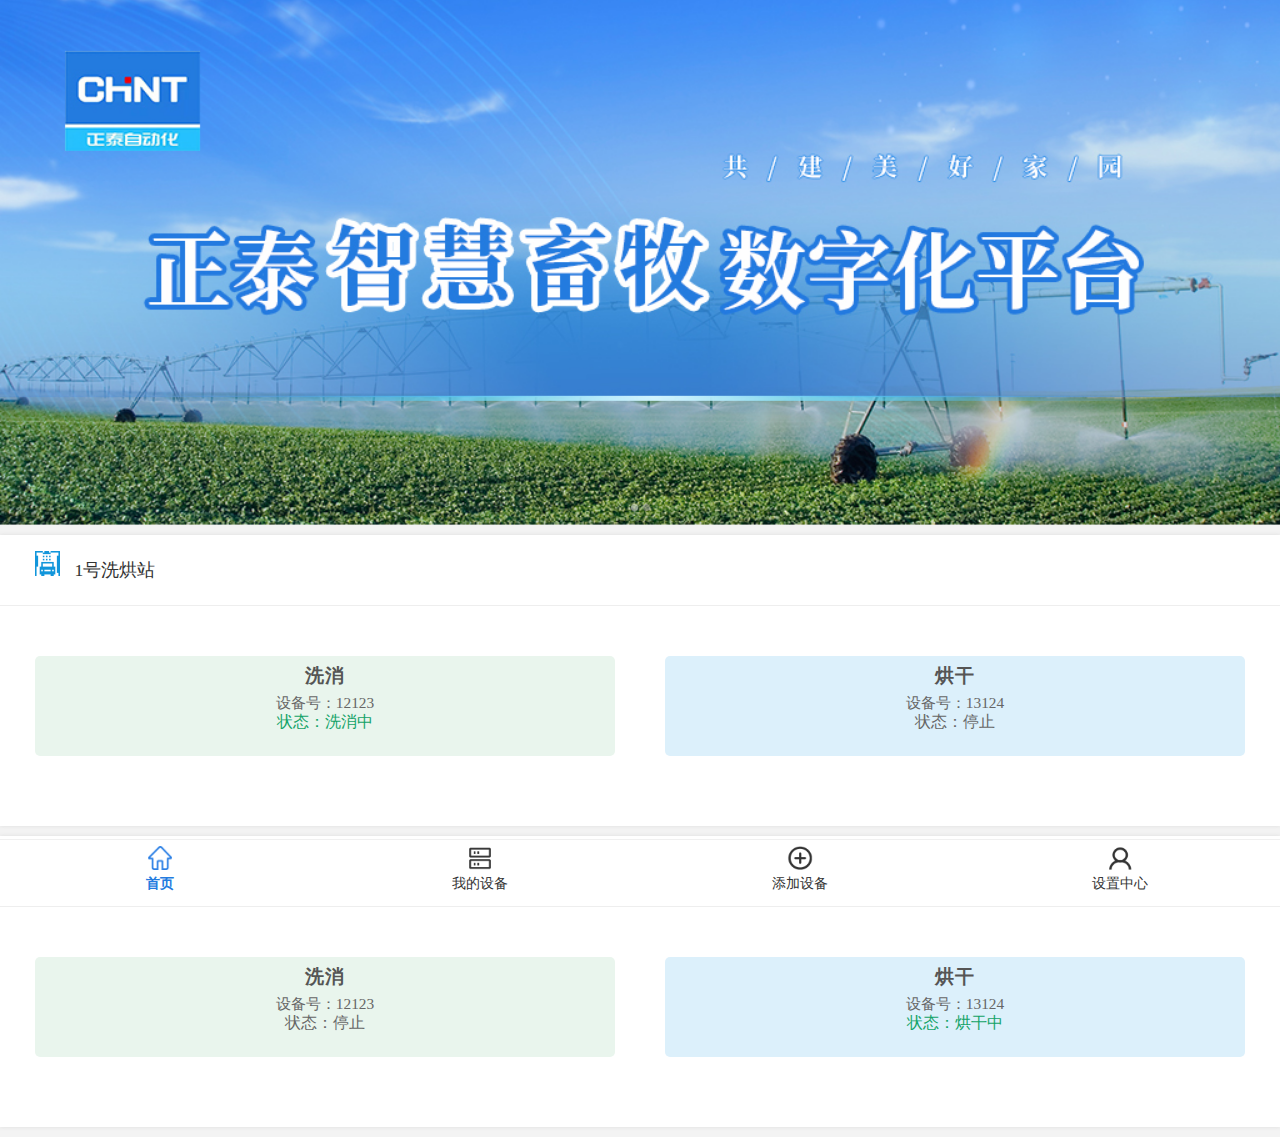
==== commit ee5c279d: "fix" ====
--- a/index.html
+++ b/index.html
@@ -44,20 +44,24 @@
       <div class="section">
         <div class="tt">
           <img class="washcar" src="./images/washcar.png" />
-          <span class="ttlabel">1号洗消站</span>
+          <span class="ttlabel">1号洗烘站</span>
         </div>
       </div>
       <article class="itembg">
         <section class="item">
           <a href="./pages/wash/wash.html">
-            <img src="./images/item_2.png" />
+            <!-- <img src="./images/item_2.png" />-->
             <h1>洗消</h1>
+            <p class="p2">设备号：12123</p>
+            <p class="going">状态：洗消中</p>
           </a>
         </section>
         <section class="item">
           <a href="./pages/drying/drying.html">
-            <img src="./images/item_1.png" />
+            <!---<img src="./images/item_1.png" />-->
             <h1>烘干</h1>
+            <p class="p2">设备号：13124</p>
+            <p class="stoped">状态：停止</p>
           </a>
         </section>
       </article>
@@ -73,14 +77,16 @@
       <article class="itembg">
         <section class="item">
           <a href="./pages/wash/wash.html">
-            <img src="./images/item_2.png" />
             <h1>洗消</h1>
+            <p class="p2">设备号：12123</p>
+            <p class="stoped">状态：停止</p>
           </a>
         </section>
         <section class="item">
           <a href="./pages/drying/drying.html">
-            <img src="./images/item_1.png" />
             <h1>烘干</h1>
+            <p class="p2">设备号：13124</p>
+            <p class="going">状态：烘干中</p>
           </a>
         </section>
       </article>
--- a/index.css
+++ b/index.css
@@ -34,7 +34,7 @@
   background: #e9f5ed !important;
 }
 .itembg .item h1 {
-  line-height: 50px;
+  /*line-height: 50px;*/
   font-size: 120%;
   color: #555;
   letter-spacing: 1px;
@@ -52,6 +52,25 @@
   display: inline-block;
   position: relative;
 }
+.p2 {
+  font-size: 96%;
+  color: #666;
+  padding: 0 15px;
+  position: relative;
+  display: block;
+  float: left;
+  width: 100%;
+  margin-bottom: 4px;
+}
+
+.going {
+  color: #14a368;
+}
+
+.stoped {
+  color: #666;
+}
+
 .sitebg {
   width: 100%;
   position: relative;
